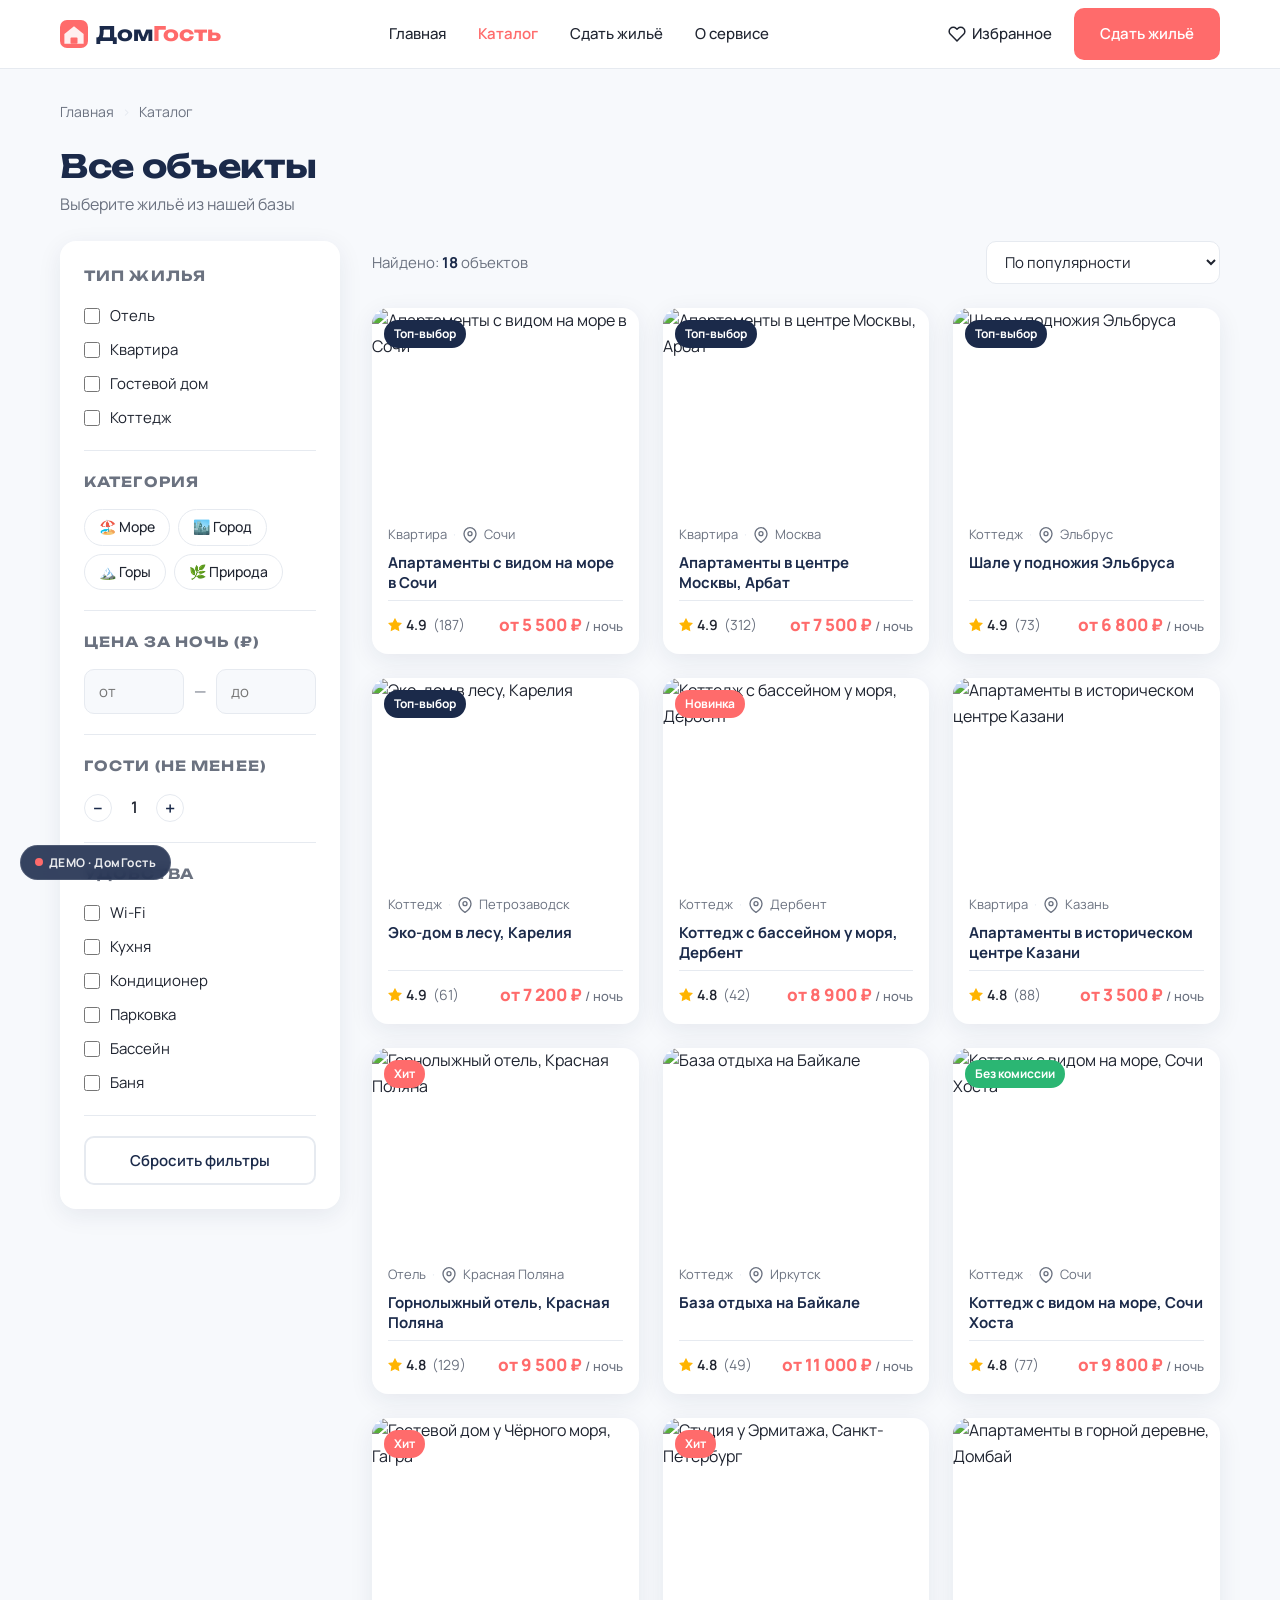
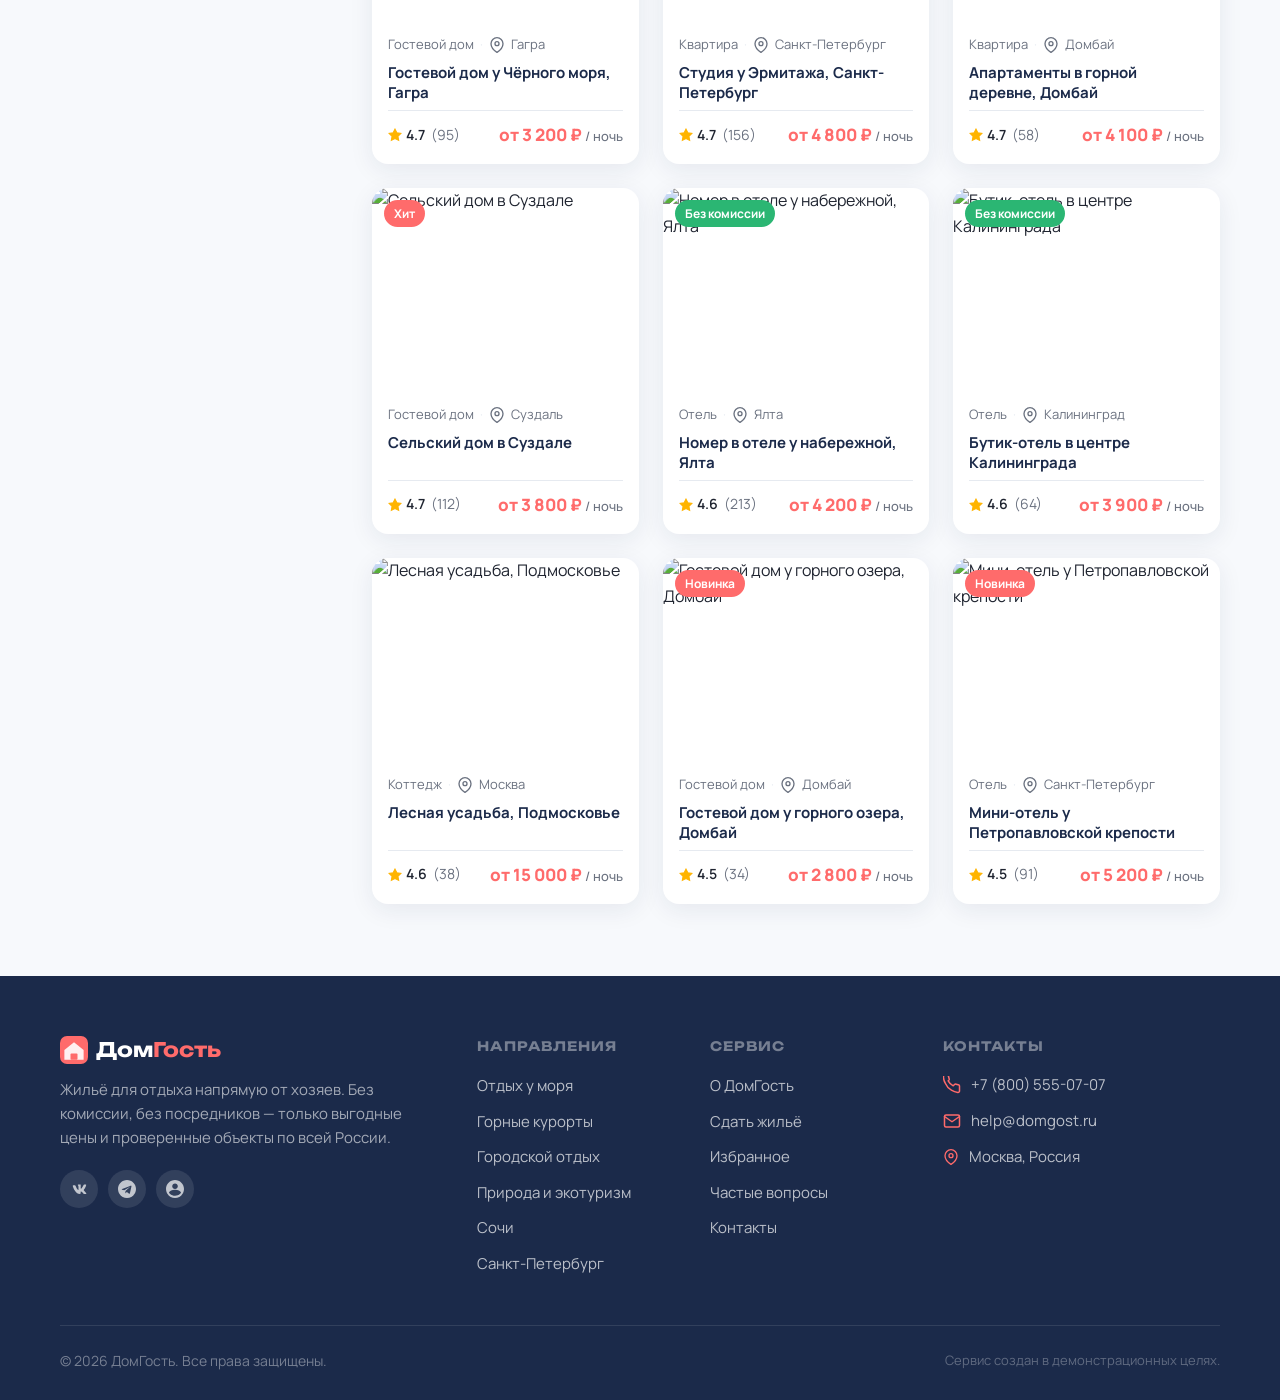
==== catalog.html @ 5f42c99d "homeguest ready(frontend)" ====
<!DOCTYPE html>
<html lang="ru">
<head>
  <meta charset="UTF-8">
  <meta name="viewport" content="width=device-width, initial-scale=1.0">
  <title>Каталог жилья — ДомГость</title>
  <meta name="description" content="Найдите жильё для отдыха в любом городе России. Фильтры по типу, цене, удобствам. Мгновенные результаты.">
  <link rel="preconnect" href="https://fonts.googleapis.com">
  <link rel="preconnect" href="https://fonts.gstatic.com" crossorigin>
  <link href="https://fonts.googleapis.com/css2?family=Manrope:wght@400;500;700;800&family=Unbounded:wght@600;700&display=swap" rel="stylesheet">
  <link rel="stylesheet" href="assets/css/styles.css">
</head>
<body>

<main style="padding:32px 0 72px;">
  <div class="container">
    <!-- breadcrumb -->
    <nav class="breadcrumb" aria-label="Хлебные крошки">
      <a href="index.html">Главная</a>
      <span class="breadcrumb__sep">›</span>
      <span id="breadcrumbCurrent">Каталог</span>
    </nav>
    <h1 style="font-size:clamp(1.5rem,3vw,2rem);margin-bottom:6px;" id="catalogTitle">Все объекты</h1>
    <p style="color:var(--muted);margin-bottom:24px;" id="catalogSubtitle">Выберите жильё из нашей базы</p>

    <!-- mobile filters btn -->
    <button class="btn btn--outline mobile-filters-btn" id="mobileFiltersBtn" style="margin-bottom:20px;gap:8px;">
      <svg width="18" height="18" viewBox="0 0 24 24" fill="none" stroke="currentColor" stroke-width="2" stroke-linecap="round" stroke-linejoin="round"><line x1="4" y1="6" x2="20" y2="6"/><line x1="8" y1="12" x2="16" y2="12"/><line x1="11" y1="18" x2="13" y2="18"/></svg>
      Фильтры
    </button>

    <div class="catalog-layout">
      <!-- SIDEBAR -->
      <aside class="catalog-sidebar" id="catalogSidebar">
        <div class="sidebar__title" style="margin-top:0;padding-top:0;border:none;">Тип жилья</div>
        <div class="filter-checkboxes" id="typeFilters">
          <label class="filter-check"><input type="checkbox" value="Отель"> Отель</label>
          <label class="filter-check"><input type="checkbox" value="Квартира"> Квартира</label>
          <label class="filter-check"><input type="checkbox" value="Гостевой дом"> Гостевой дом</label>
          <label class="filter-check"><input type="checkbox" value="Коттедж"> Коттедж</label>
        </div>

        <div class="sidebar__title">Категория</div>
        <div class="filter-chips" id="categoryFilters">
          <span class="chip" data-cat="Море">🏖️ Море</span>
          <span class="chip" data-cat="Город">🏙️ Город</span>
          <span class="chip" data-cat="Горы">🏔️ Горы</span>
          <span class="chip" data-cat="Природа">🌿 Природа</span>
        </div>

        <div class="sidebar__title">Цена за ночь (₽)</div>
        <div class="price-range">
          <input type="number" class="form-input" id="priceMin" placeholder="от" min="0" step="100" style="width:50%">
          <span style="color:var(--muted)">—</span>
          <input type="number" class="form-input" id="priceMax" placeholder="до" min="0" step="100" style="width:50%">
        </div>

        <div class="sidebar__title">Гости (не менее)</div>
        <div class="guests-counter">
          <button class="guests-btn" id="filterGuestsMinus" aria-label="Уменьшить">−</button>
          <span class="guests-count" id="filterGuestsCount">1</span>
          <button class="guests-btn" id="filterGuestsPlus" aria-label="Увеличить">+</button>
        </div>

        <div class="sidebar__title">Удобства</div>
        <div class="filter-checkboxes" id="amenitiesFilters">
          <label class="filter-check"><input type="checkbox" value="Wi-Fi"> Wi-Fi</label>
          <label class="filter-check"><input type="checkbox" value="Кухня"> Кухня</label>
          <label class="filter-check"><input type="checkbox" value="Кондиционер"> Кондиционер</label>
          <label class="filter-check"><input type="checkbox" value="Парковка"> Парковка</label>
          <label class="filter-check"><input type="checkbox" value="Бассейн"> Бассейн</label>
          <label class="filter-check"><input type="checkbox" value="Баня"> Баня</label>
        </div>

        <div style="margin-top:20px;padding-top:20px;border-top:1px solid var(--line);">
          <button class="btn btn--outline" style="width:100%;" id="resetFilters">Сбросить фильтры</button>
        </div>
      </aside>

      <!-- RESULTS -->
      <div>
        <div class="catalog-toolbar">
          <div class="catalog-toolbar__count" id="resultsCount">Загрузка...</div>
          <select class="sort-select" id="sortSelect">
            <option value="rating">По популярности</option>
            <option value="price_asc">Цена: сначала дешевле</option>
            <option value="price_desc">Цена: сначала дороже</option>
            <option value="rating_asc">Рейтинг: по возрастанию</option>
          </select>
        </div>
        <div class="listings-grid listings-grid--3" id="catalogGrid"></div>
      </div>
    </div>
  </div>
</main>

<!-- Mobile sidebar overlay -->
<div id="sidebarOverlay" style="display:none;position:fixed;inset:0;background:rgba(0,0,0,0.5);z-index:149;" onclick="closeMobileSidebar()"></div>

<script src="assets/js/data.js" defer></script>
<script src="assets/js/ui.js" defer></script>
<script src="assets/js/catalog.js" defer></script>
</body>
</html>
---- assets/css/styles.css ----
/* ============================================================
   ДомГость — styles.css
   ============================================================ */

/* 1. VARIABLES */
:root {
  --navy: #1b2a4a;
  --navy-2: #2e4374;
  --coral: #ff6b6b;
  --coral-dark: #e85555;
  --bg: #f7f9fc;
  --surface: #ffffff;
  --text: #1f2430;
  --muted: #6b7280;
  --line: #e6eaf0;
  --star: #ffb400;
  --success: #2bb673;
  --shadow: 0 6px 24px rgba(27, 42, 74, 0.08);
  --shadow-lg: 0 12px 40px rgba(27, 42, 74, 0.14);
  --radius: 16px;
  --radius-sm: 10px;
  --container: 1200px;
  --transition: 0.2s ease;
}

/* 2. RESET */
*, *::before, *::after { box-sizing: border-box; margin: 0; padding: 0; }
html { scroll-behavior: smooth; }
body {
  font-family: 'Manrope', sans-serif;
  font-size: 16px;
  line-height: 1.6;
  color: var(--text);
  background: var(--bg);
  min-height: 100vh;
}
img { display: block; max-width: 100%; }
a { color: inherit; text-decoration: none; }
ul { list-style: none; }
button { cursor: pointer; font-family: inherit; border: none; background: none; }
input, select, textarea { font-family: inherit; font-size: 1rem; }

/* 3. TYPOGRAPHY */
h1, h2, h3, h4, h5 {
  font-family: 'Unbounded', sans-serif;
  font-weight: 700;
  line-height: 1.2;
  letter-spacing: -0.01em;
  color: var(--navy);
}
h1 { font-size: clamp(2rem, 4vw, 3.25rem); }
h2 { font-size: clamp(1.5rem, 3vw, 2.25rem); }
h3 { font-size: clamp(1.125rem, 2vw, 1.5rem); }
h4 { font-size: 1.125rem; }
p { margin-bottom: 0; }

/* 4. LAYOUT */
.container {
  max-width: var(--container);
  padding: 0 20px;
  margin: 0 auto;
}
.section { padding: 72px 0; }
.section__title {
  font-family: 'Unbounded', sans-serif;
  font-size: clamp(1.375rem, 2.5vw, 2rem);
  font-weight: 700;
  color: var(--navy);
  margin-bottom: 10px;
}
.section__subtitle {
  color: var(--muted);
  font-size: 1.0625rem;
  margin-bottom: 40px;
}
.section__header { margin-bottom: 40px; }
.section__header--row {
  display: flex;
  align-items: flex-end;
  justify-content: space-between;
  gap: 16px;
  flex-wrap: wrap;
  margin-bottom: 40px;
}
.section__header--row .section__title { margin-bottom: 0; }

/* 5. BUTTONS */
.btn {
  display: inline-flex;
  align-items: center;
  justify-content: center;
  gap: 8px;
  padding: 12px 24px;
  border-radius: var(--radius-sm);
  font-weight: 600;
  font-size: 0.9375rem;
  transition: background var(--transition), color var(--transition), transform var(--transition), box-shadow var(--transition);
  white-space: nowrap;
  border: 2px solid transparent;
}
.btn:active { transform: scale(0.97); }
.btn--primary {
  background: var(--coral);
  color: #fff;
  border-color: var(--coral);
}
.btn--primary:hover { background: var(--coral-dark); border-color: var(--coral-dark); }
.btn--outline {
  background: transparent;
  color: var(--navy);
  border-color: var(--line);
}
.btn--outline:hover { border-color: var(--navy); background: rgba(27,42,74,.04); }
.btn--ghost {
  background: transparent;
  color: var(--navy);
  padding: 10px 16px;
}
.btn--ghost:hover { background: rgba(27,42,74,.06); border-radius: var(--radius-sm); }
.btn--lg { padding: 16px 32px; font-size: 1.0625rem; }
.btn--sm { padding: 8px 16px; font-size: 0.875rem; }
.btn--coral-outline {
  background: transparent;
  color: var(--coral);
  border-color: var(--coral);
}
.btn--coral-outline:hover { background: var(--coral); color: #fff; }
.btn--navy {
  background: var(--navy);
  color: #fff;
  border-color: var(--navy);
}
.btn--navy:hover { background: var(--navy-2); border-color: var(--navy-2); }

/* 6. CARDS */
.card {
  background: var(--surface);
  border-radius: var(--radius);
  box-shadow: var(--shadow);
  transition: transform var(--transition), box-shadow var(--transition);
  overflow: hidden;
}
.card:hover { transform: translateY(-4px); box-shadow: var(--shadow-lg); }

/* 7. LISTING CARD */
.listing-card { display: flex; flex-direction: column; }
.listing-card__img-wrap {
  position: relative;
  aspect-ratio: 4/3;
  overflow: hidden;
}
.listing-card__img {
  width: 100%;
  height: 100%;
  object-fit: cover;
  transition: transform 0.35s ease;
}
.listing-card:hover .listing-card__img { transform: scale(1.04); }
.listing-card__badges {
  position: absolute;
  top: 12px;
  left: 12px;
  display: flex;
  gap: 6px;
  flex-wrap: wrap;
}
.listing-card__fav {
  position: absolute;
  top: 12px;
  right: 12px;
  width: 36px;
  height: 36px;
  border-radius: 50%;
  background: rgba(255,255,255,0.9);
  border: none;
  display: flex;
  align-items: center;
  justify-content: center;
  cursor: pointer;
  transition: background var(--transition), transform var(--transition);
  backdrop-filter: blur(4px);
}
.listing-card__fav:hover { background: #fff; transform: scale(1.12); }
.listing-card__fav svg { transition: fill var(--transition), stroke var(--transition); }
.listing-card__fav.active svg { fill: var(--coral); stroke: var(--coral); }
.listing-card__body { padding: 16px; flex: 1; display: flex; flex-direction: column; gap: 8px; }
.listing-card__meta {
  display: flex;
  align-items: center;
  gap: 6px;
  font-size: 0.8125rem;
  color: var(--muted);
}
.listing-card__dot { color: var(--line); }
.listing-card__title {
  font-weight: 700;
  font-size: 0.9375rem;
  color: var(--navy);
  line-height: 1.3;
  display: -webkit-box;
  -webkit-line-clamp: 2;
  -webkit-box-orient: vertical;
  overflow: hidden;
}
.listing-card__title:hover { color: var(--coral); }
.listing-card__footer {
  display: flex;
  align-items: center;
  justify-content: space-between;
  margin-top: auto;
  padding-top: 10px;
  border-top: 1px solid var(--line);
}
.listing-card__price { font-weight: 800; color: var(--coral); font-size: 1.0625rem; }
.listing-card__price span { font-weight: 500; color: var(--muted); font-size: 0.8125rem; }

/* 8. BADGE / CHIP */
.badge {
  display: inline-flex;
  align-items: center;
  padding: 4px 10px;
  border-radius: 20px;
  font-size: 0.75rem;
  font-weight: 700;
  background: var(--coral);
  color: #fff;
  white-space: nowrap;
}
.badge--navy { background: var(--navy); }
.badge--gold { background: var(--star); color: var(--navy); }
.badge--success { background: var(--success); }
.badge--outline { background: transparent; border: 1.5px solid var(--line); color: var(--muted); }
.chip {
  display: inline-flex;
  align-items: center;
  gap: 6px;
  padding: 6px 14px;
  border-radius: 20px;
  font-size: 0.875rem;
  font-weight: 500;
  background: var(--surface);
  border: 1.5px solid var(--line);
  color: var(--text);
  cursor: pointer;
  transition: border-color var(--transition), background var(--transition), color var(--transition);
  white-space: nowrap;
}
.chip:hover, .chip.active {
  border-color: var(--coral);
  background: rgba(255,107,107,0.07);
  color: var(--coral);
}

/* 9. RATING */
.rating {
  display: inline-flex;
  align-items: center;
  gap: 4px;
  font-size: 0.875rem;
  font-weight: 600;
  color: var(--text);
}
.rating__star { color: var(--star); display: flex; }
.rating__count { color: var(--muted); font-weight: 400; margin-left: 2px; }

/* 10. HEADER */
.header {
  position: sticky;
  top: 0;
  z-index: 100;
  background: var(--surface);
  border-bottom: 1px solid var(--line);
  transition: box-shadow var(--transition);
}
.header.scrolled { box-shadow: var(--shadow); }
.header__inner {
  display: flex;
  align-items: center;
  justify-content: space-between;
  gap: 24px;
  height: 68px;
}
.logo {
  display: flex;
  align-items: center;
  gap: 8px;
  text-decoration: none;
  flex-shrink: 0;
}
.logo__icon { color: var(--coral); display: flex; }
.logo__text {
  font-family: 'Unbounded', sans-serif;
  font-weight: 700;
  font-size: 1.25rem;
  line-height: 1;
}
.logo__text .logo-dom { color: var(--navy); }
.logo__text .logo-guest { color: var(--coral); }
.nav { display: flex; align-items: center; gap: 4px; }
.nav__link {
  padding: 8px 14px;
  border-radius: var(--radius-sm);
  font-weight: 500;
  font-size: 0.9375rem;
  color: var(--text);
  transition: background var(--transition), color var(--transition);
}
.nav__link:hover { background: var(--bg); color: var(--navy); }
.nav__link.active { color: var(--coral); font-weight: 600; }
.header__actions { display: flex; align-items: center; gap: 10px; }
.fav-link {
  display: flex;
  align-items: center;
  gap: 6px;
  font-weight: 500;
  font-size: 0.9375rem;
  color: var(--text);
  padding: 8px 12px;
  border-radius: var(--radius-sm);
  transition: background var(--transition), color var(--transition);
  position: relative;
}
.fav-link:hover { background: var(--bg); color: var(--coral); }
.fav-link svg { transition: fill var(--transition); }
.fav-count {
  min-width: 18px;
  height: 18px;
  background: var(--coral);
  color: #fff;
  font-size: 0.7rem;
  font-weight: 700;
  border-radius: 50%;
  display: inline-flex;
  align-items: center;
  justify-content: center;
  padding: 0 4px;
}
.fav-count[data-count="0"] { display: none; }
.burger {
  display: none;
  flex-direction: column;
  justify-content: center;
  gap: 5px;
  width: 36px;
  height: 36px;
  border-radius: var(--radius-sm);
  transition: background var(--transition);
  padding: 6px;
}
.burger:hover { background: var(--bg); }
.burger span {
  display: block;
  height: 2px;
  background: var(--navy);
  border-radius: 2px;
  transition: transform var(--transition), opacity var(--transition), width var(--transition);
  width: 100%;
}
.burger.open span:nth-child(1) { transform: translateY(7px) rotate(45deg); }
.burger.open span:nth-child(2) { opacity: 0; }
.burger.open span:nth-child(3) { transform: translateY(-7px) rotate(-45deg); }
.mobile-menu {
  display: none;
  position: fixed;
  top: 68px;
  left: 0;
  right: 0;
  bottom: 0;
  background: var(--surface);
  z-index: 99;
  padding: 24px 20px;
  flex-direction: column;
  gap: 8px;
  overflow-y: auto;
}
.mobile-menu.open { display: flex; }
.mobile-menu .nav__link {
  display: block;
  padding: 14px 16px;
  font-size: 1.0625rem;
  border-radius: var(--radius);
  border: 1px solid var(--line);
}

/* 11. FOOTER */
.footer {
  background: var(--navy);
  color: rgba(255,255,255,0.85);
  padding: 60px 0 28px;
  margin-top: auto;
}
.footer__grid {
  display: grid;
  grid-template-columns: 2fr 1fr 1fr 1.5fr;
  gap: 48px;
  margin-bottom: 48px;
}
.footer__logo { margin-bottom: 14px; }
.footer__logo .logo__text .logo-dom { color: #fff; }
.footer__desc { font-size: 0.9375rem; color: rgba(255,255,255,0.6); line-height: 1.6; margin-bottom: 20px; }
.footer__socials { display: flex; gap: 10px; }
.footer__social {
  width: 38px;
  height: 38px;
  border-radius: 50%;
  background: rgba(255,255,255,0.1);
  display: flex;
  align-items: center;
  justify-content: center;
  transition: background var(--transition);
  color: rgba(255,255,255,0.7);
}
.footer__social:hover { background: var(--coral); color: #fff; }
.footer__col-title {
  font-family: 'Unbounded', sans-serif;
  font-size: 0.8125rem;
  font-weight: 700;
  text-transform: uppercase;
  letter-spacing: 0.08em;
  color: rgba(255,255,255,0.4);
  margin-bottom: 16px;
}
.footer__links { display: flex; flex-direction: column; gap: 10px; }
.footer__link { color: rgba(255,255,255,0.7); font-size: 0.9375rem; transition: color var(--transition); }
.footer__link:hover { color: var(--coral); }
.footer__contact { display: flex; flex-direction: column; gap: 12px; }
.footer__contact-item {
  display: flex;
  align-items: center;
  gap: 10px;
  font-size: 0.9375rem;
  color: rgba(255,255,255,0.7);
}
.footer__contact-item svg { color: var(--coral); flex-shrink: 0; }
.footer__bottom {
  padding-top: 24px;
  border-top: 1px solid rgba(255,255,255,0.1);
  display: flex;
  align-items: center;
  justify-content: space-between;
  gap: 16px;
  flex-wrap: wrap;
}
.footer__copy { font-size: 0.875rem; color: rgba(255,255,255,0.4); }
.footer__demo { font-size: 0.8125rem; color: rgba(255,255,255,0.3); }

/* 12. HERO */
.hero {
  position: relative;
  min-height: 600px;
  display: flex;
  align-items: center;
  overflow: hidden;
}
.hero__bg {
  position: absolute;
  inset: 0;
  background-image: url('https://images.unsplash.com/photo-1564013799919-ab600027ffc6?auto=format&fit=crop&w=1600&q=70');
  background-size: cover;
  background-position: center;
}
.hero__overlay {
  position: absolute;
  inset: 0;
  background: linear-gradient(135deg, rgba(27,42,74,0.82) 0%, rgba(27,42,74,0.55) 60%, rgba(27,42,74,0.35) 100%);
}
.hero__content {
  position: relative;
  z-index: 1;
  padding: 80px 0;
  max-width: 760px;
}
.hero__title {
  color: #fff;
  font-family: 'Unbounded', sans-serif;
  font-size: clamp(2rem, 4.5vw, 3.5rem);
  font-weight: 700;
  line-height: 1.15;
  margin-bottom: 16px;
}
.hero__subtitle {
  color: rgba(255,255,255,0.8);
  font-size: 1.125rem;
  margin-bottom: 36px;
}

/* 13. SEARCH PANEL */
.search-panel {
  background: var(--surface);
  border-radius: var(--radius);
  padding: 24px;
  box-shadow: var(--shadow-lg);
  display: grid;
  grid-template-columns: 2fr 1fr 1fr auto auto;
  gap: 12px;
  align-items: end;
}
.search-field { display: flex; flex-direction: column; gap: 6px; }
.search-field label { font-size: 0.8125rem; font-weight: 600; color: var(--muted); text-transform: uppercase; letter-spacing: 0.05em; }
.search-input {
  border: 1.5px solid var(--line);
  border-radius: var(--radius-sm);
  padding: 11px 14px;
  font-size: 0.9375rem;
  color: var(--text);
  background: var(--bg);
  transition: border-color var(--transition);
  width: 100%;
  outline: none;
  appearance: none;
  -webkit-appearance: none;
}
.search-input:focus { border-color: var(--coral); background: #fff; }
.search-guests {
  display: flex;
  align-items: center;
  gap: 8px;
  border: 1.5px solid var(--line);
  border-radius: var(--radius-sm);
  padding: 8px 12px;
  background: var(--bg);
}
.guests-btn {
  width: 28px;
  height: 28px;
  border-radius: 50%;
  border: 1.5px solid var(--line);
  display: flex;
  align-items: center;
  justify-content: center;
  font-size: 1.125rem;
  font-weight: 600;
  color: var(--navy);
  cursor: pointer;
  transition: border-color var(--transition), background var(--transition);
  background: var(--surface);
}
.guests-btn:hover { border-color: var(--coral); color: var(--coral); }
.guests-count { font-weight: 600; min-width: 20px; text-align: center; }

/* 14. CATEGORIES GRID */
.categories-grid {
  display: grid;
  grid-template-columns: repeat(4, 1fr);
  gap: 20px;
}
.category-card {
  position: relative;
  border-radius: var(--radius);
  overflow: hidden;
  aspect-ratio: 3/4;
  cursor: pointer;
}
.category-card__img {
  width: 100%;
  height: 100%;
  object-fit: cover;
  transition: transform 0.4s ease;
}
.category-card:hover .category-card__img { transform: scale(1.06); }
.category-card__overlay {
  position: absolute;
  inset: 0;
  background: linear-gradient(to top, rgba(27,42,74,0.8) 0%, rgba(27,42,74,0.1) 60%);
  transition: background var(--transition);
}
.category-card:hover .category-card__overlay { background: linear-gradient(to top, rgba(27,42,74,0.88) 0%, rgba(27,42,74,0.25) 60%); }
.category-card__body {
  position: absolute;
  bottom: 0;
  left: 0;
  right: 0;
  padding: 20px;
  color: #fff;
}
.category-card__icon { font-size: 1.75rem; margin-bottom: 6px; }
.category-card__title {
  font-family: 'Unbounded', sans-serif;
  font-size: 1.0625rem;
  font-weight: 700;
  color: #fff;
}
.category-card__count { font-size: 0.875rem; color: rgba(255,255,255,0.7); }

/* 15. CITY CARDS */
.cities-grid {
  display: grid;
  grid-template-columns: repeat(4, 1fr);
  gap: 20px;
}
.city-card {
  border-radius: var(--radius);
  overflow: hidden;
  position: relative;
  aspect-ratio: 3/2;
  cursor: pointer;
}
.city-card__img {
  width: 100%;
  height: 100%;
  object-fit: cover;
  transition: transform 0.35s ease;
}
.city-card:hover .city-card__img { transform: scale(1.05); }
.city-card__overlay {
  position: absolute;
  inset: 0;
  background: linear-gradient(to top, rgba(27,42,74,0.75) 0%, transparent 55%);
}
.city-card__body {
  position: absolute;
  bottom: 0;
  left: 0;
  right: 0;
  padding: 16px;
  color: #fff;
}
.city-card__name { font-family: 'Unbounded', sans-serif; font-weight: 700; font-size: 0.9375rem; }
.city-card__count { font-size: 0.8125rem; color: rgba(255,255,255,0.75); }

/* 16. LISTINGS GRID */
.listings-grid {
  display: grid;
  grid-template-columns: repeat(4, 1fr);
  gap: 24px;
}
.listings-grid--3 { grid-template-columns: repeat(3, 1fr); }

/* 17. HOW IT WORKS */
.how-steps {
  display: grid;
  grid-template-columns: repeat(3, 1fr);
  gap: 40px;
  position: relative;
}
.how-step { text-align: center; }
.how-step__icon {
  width: 72px;
  height: 72px;
  border-radius: 50%;
  background: rgba(255,107,107,0.1);
  display: flex;
  align-items: center;
  justify-content: center;
  margin: 0 auto 20px;
  color: var(--coral);
}
.how-step__num {
  font-family: 'Unbounded', sans-serif;
  font-size: 0.75rem;
  font-weight: 700;
  color: var(--coral);
  text-transform: uppercase;
  letter-spacing: 0.1em;
  margin-bottom: 8px;
}
.how-step__title {
  font-size: 1.125rem;
  margin-bottom: 10px;
  color: var(--navy);
}
.how-step__desc { color: var(--muted); font-size: 0.9375rem; }

/* 18. STATS */
.stats-grid {
  display: grid;
  grid-template-columns: repeat(4, 1fr);
  gap: 24px;
}
.stat-card {
  background: var(--surface);
  border-radius: var(--radius);
  padding: 32px 24px;
  text-align: center;
  box-shadow: var(--shadow);
}
.stat-card__value {
  font-family: 'Unbounded', sans-serif;
  font-size: clamp(2rem, 3vw, 2.75rem);
  font-weight: 700;
  color: var(--coral);
  margin-bottom: 8px;
}
.stat-card__label { color: var(--muted); font-size: 0.9375rem; }

/* 19. REVIEWS SLIDER */
.reviews-wrap { position: relative; }
.reviews-grid {
  display: grid;
  grid-template-columns: repeat(3, 1fr);
  gap: 24px;
}
.review-card {
  background: var(--surface);
  border-radius: var(--radius);
  padding: 28px;
  box-shadow: var(--shadow);
  display: flex;
  flex-direction: column;
  gap: 16px;
}
.review-card__header { display: flex; align-items: center; gap: 14px; }
.review-card__avatar {
  width: 48px;
  height: 48px;
  border-radius: 50%;
  background: var(--coral);
  color: #fff;
  display: flex;
  align-items: center;
  justify-content: center;
  font-family: 'Unbounded', sans-serif;
  font-weight: 700;
  font-size: 1.125rem;
  flex-shrink: 0;
}
.review-card__name { font-weight: 700; color: var(--navy); }
.review-card__city { font-size: 0.875rem; color: var(--muted); }
.review-card__text { color: var(--text); font-size: 0.9375rem; line-height: 1.65; font-style: italic; flex: 1; }
.review-card__date { font-size: 0.8125rem; color: var(--muted); }
.reviews-nav { display: flex; align-items: center; justify-content: center; gap: 12px; margin-top: 32px; }
.reviews-nav__btn {
  width: 44px;
  height: 44px;
  border-radius: 50%;
  border: 1.5px solid var(--line);
  display: flex;
  align-items: center;
  justify-content: center;
  color: var(--navy);
  cursor: pointer;
  transition: border-color var(--transition), background var(--transition), color var(--transition);
  background: var(--surface);
}
.reviews-nav__btn:hover { border-color: var(--coral); color: var(--coral); }
.reviews-nav__dots { display: flex; gap: 8px; }
.reviews-nav__dot {
  width: 8px;
  height: 8px;
  border-radius: 50%;
  background: var(--line);
  cursor: pointer;
  transition: background var(--transition), width var(--transition);
}
.reviews-nav__dot.active { background: var(--coral); width: 24px; border-radius: 4px; }

/* 20. CTA BANNER */
.cta-banner {
  background: linear-gradient(135deg, var(--navy) 0%, var(--navy-2) 100%);
  border-radius: var(--radius);
  padding: 56px 48px;
  display: flex;
  align-items: center;
  justify-content: space-between;
  gap: 32px;
  flex-wrap: wrap;
}
.cta-banner__title { color: #fff; font-family: 'Unbounded', sans-serif; font-size: clamp(1.25rem, 2.5vw, 1.75rem); margin-bottom: 10px; }
.cta-banner__text { color: rgba(255,255,255,0.7); font-size: 1.0625rem; }

/* 21. CATALOG PAGE */
.catalog-layout {
  display: grid;
  grid-template-columns: 280px 1fr;
  gap: 32px;
  align-items: start;
}
.catalog-sidebar {
  position: sticky;
  top: 88px;
  background: var(--surface);
  border-radius: var(--radius);
  padding: 24px;
  box-shadow: var(--shadow);
}
.sidebar__title {
  font-family: 'Unbounded', sans-serif;
  font-size: 0.875rem;
  font-weight: 700;
  text-transform: uppercase;
  letter-spacing: 0.08em;
  color: var(--muted);
  margin-bottom: 16px;
  margin-top: 20px;
  padding-top: 20px;
  border-top: 1px solid var(--line);
}
.sidebar__title:first-child { margin-top: 0; padding-top: 0; border-top: none; }
.filter-checkboxes { display: flex; flex-direction: column; gap: 10px; }
.filter-check {
  display: flex;
  align-items: center;
  gap: 10px;
  cursor: pointer;
  font-size: 0.9375rem;
}
.filter-check input[type="checkbox"] { accent-color: var(--coral); width: 16px; height: 16px; cursor: pointer; }
.filter-chips { display: flex; flex-wrap: wrap; gap: 8px; }
.price-range { display: flex; gap: 10px; align-items: center; }
.price-range input { width: 100%; }
.guests-counter { display: flex; align-items: center; gap: 12px; }
.catalog-toolbar {
  display: flex;
  align-items: center;
  justify-content: space-between;
  gap: 16px;
  margin-bottom: 24px;
  flex-wrap: wrap;
}
.catalog-toolbar__count { font-size: 0.9375rem; color: var(--muted); }
.catalog-toolbar__count strong { color: var(--navy); }
.sort-select {
  border: 1.5px solid var(--line);
  border-radius: var(--radius-sm);
  padding: 9px 14px;
  font-size: 0.9375rem;
  color: var(--text);
  background: var(--surface);
  cursor: pointer;
  outline: none;
  transition: border-color var(--transition);
}
.sort-select:focus { border-color: var(--coral); }
.breadcrumb {
  display: flex;
  align-items: center;
  gap: 8px;
  font-size: 0.875rem;
  color: var(--muted);
  margin-bottom: 24px;
}
.breadcrumb a { color: var(--muted); transition: color var(--transition); }
.breadcrumb a:hover { color: var(--coral); }
.breadcrumb__sep { color: var(--line); }
.mobile-filters-btn { display: none; }
.empty-state {
  text-align: center;
  padding: 80px 20px;
  color: var(--muted);
}
.empty-state__icon { font-size: 4rem; margin-bottom: 16px; }
.empty-state h3 { color: var(--navy); margin-bottom: 10px; }

/* 22. PROPERTY PAGE */
.property-gallery {
  display: grid;
  grid-template-columns: 1fr 1fr;
  grid-template-rows: 320px 200px;
  gap: 8px;
  border-radius: var(--radius);
  overflow: hidden;
  margin-bottom: 36px;
}
.gallery-main {
  grid-row: 1 / 3;
  cursor: pointer;
  position: relative;
  overflow: hidden;
}
.gallery-main img { width: 100%; height: 100%; object-fit: cover; transition: transform 0.35s; }
.gallery-main:hover img { transform: scale(1.04); }
.gallery-thumb {
  cursor: pointer;
  overflow: hidden;
  position: relative;
}
.gallery-thumb img { width: 100%; height: 100%; object-fit: cover; transition: transform 0.35s; }
.gallery-thumb:hover img { transform: scale(1.06); }
.gallery-more {
  position: absolute;
  inset: 0;
  background: rgba(27,42,74,0.55);
  color: #fff;
  display: flex;
  align-items: center;
  justify-content: center;
  font-family: 'Unbounded', sans-serif;
  font-weight: 700;
  font-size: 1.125rem;
  cursor: pointer;
}
.property-layout {
  display: grid;
  grid-template-columns: 1fr 360px;
  gap: 40px;
  align-items: start;
}
.property-main { min-width: 0; }
.property-header { margin-bottom: 24px; }
.property-title { font-size: clamp(1.5rem, 3vw, 2rem); margin-bottom: 12px; }
.property-meta {
  display: flex;
  align-items: center;
  gap: 16px;
  flex-wrap: wrap;
  font-size: 0.9375rem;
  color: var(--muted);
}
.property-meta__item { display: flex; align-items: center; gap: 6px; }
.property-actions { display: flex; gap: 10px; margin-top: 16px; }
.property-specs {
  display: grid;
  grid-template-columns: repeat(5, 1fr);
  gap: 16px;
  background: var(--bg);
  border-radius: var(--radius);
  padding: 20px;
  margin-bottom: 28px;
}
.spec-item { text-align: center; }
.spec-item__icon { color: var(--coral); margin: 0 auto 6px; display: flex; justify-content: center; }
.spec-item__value { font-weight: 700; color: var(--navy); font-size: 1rem; }
.spec-item__label { font-size: 0.8125rem; color: var(--muted); }
.property-section { margin-bottom: 32px; }
.property-section__title {
  font-family: 'Unbounded', sans-serif;
  font-size: 1rem;
  font-weight: 700;
  color: var(--navy);
  margin-bottom: 16px;
  padding-bottom: 12px;
  border-bottom: 1px solid var(--line);
}
.amenities-grid {
  display: grid;
  grid-template-columns: repeat(3, 1fr);
  gap: 12px;
}
.amenity-item {
  display: flex;
  align-items: center;
  gap: 10px;
  font-size: 0.9375rem;
  color: var(--text);
}
.amenity-item svg { color: var(--coral); flex-shrink: 0; }
.host-card {
  display: flex;
  align-items: center;
  gap: 16px;
  background: var(--bg);
  border-radius: var(--radius);
  padding: 20px;
}
.host-avatar {
  width: 64px;
  height: 64px;
  border-radius: 50%;
  background: var(--navy);
  color: #fff;
  display: flex;
  align-items: center;
  justify-content: center;
  font-family: 'Unbounded', sans-serif;
  font-weight: 700;
  font-size: 1.5rem;
  flex-shrink: 0;
}
.host-name { font-weight: 700; color: var(--navy); margin-bottom: 4px; }
.host-since { font-size: 0.875rem; color: var(--muted); }
.map-placeholder {
  background: var(--bg);
  border-radius: var(--radius);
  overflow: hidden;
  border: 1px solid var(--line);
}
.map-placeholder iframe { width: 100%; height: 280px; border: none; display: block; }
.booking-card {
  position: sticky;
  top: 88px;
  background: var(--surface);
  border-radius: var(--radius);
  padding: 28px;
  box-shadow: var(--shadow-lg);
  border: 1px solid var(--line);
}
.booking-card__price {
  font-family: 'Unbounded', sans-serif;
  font-size: 1.75rem;
  font-weight: 700;
  color: var(--coral);
  margin-bottom: 4px;
}
.booking-card__per { color: var(--muted); font-size: 0.875rem; margin-bottom: 20px; }
.booking-dates { display: grid; grid-template-columns: 1fr 1fr; gap: 8px; margin-bottom: 12px; }
.booking-field { display: flex; flex-direction: column; gap: 4px; }
.booking-field label { font-size: 0.75rem; font-weight: 600; text-transform: uppercase; letter-spacing: 0.05em; color: var(--muted); }
.booking-field .search-input { background: var(--bg); }
.booking-calc {
  background: var(--bg);
  border-radius: var(--radius-sm);
  padding: 16px;
  margin: 16px 0;
  display: flex;
  flex-direction: column;
  gap: 8px;
}
.booking-calc__row { display: flex; justify-content: space-between; font-size: 0.9375rem; color: var(--muted); }
.booking-calc__total { display: flex; justify-content: space-between; font-weight: 700; color: var(--navy); font-size: 1rem; padding-top: 10px; border-top: 1px solid var(--line); }

/* 23. LIGHTBOX */
.lightbox {
  display: none;
  position: fixed;
  inset: 0;
  background: rgba(0,0,0,0.95);
  z-index: 1000;
  align-items: center;
  justify-content: center;
}
.lightbox.open { display: flex; }
.lightbox__img {
  max-width: 90vw;
  max-height: 85vh;
  object-fit: contain;
  border-radius: 8px;
}
.lightbox__close {
  position: absolute;
  top: 20px;
  right: 20px;
  width: 44px;
  height: 44px;
  border-radius: 50%;
  background: rgba(255,255,255,0.1);
  color: #fff;
  display: flex;
  align-items: center;
  justify-content: center;
  cursor: pointer;
  transition: background var(--transition);
}
.lightbox__close:hover { background: var(--coral); }
.lightbox__nav {
  position: absolute;
  top: 50%;
  transform: translateY(-50%);
  width: 48px;
  height: 48px;
  border-radius: 50%;
  background: rgba(255,255,255,0.1);
  color: #fff;
  display: flex;
  align-items: center;
  justify-content: center;
  cursor: pointer;
  transition: background var(--transition);
}
.lightbox__nav:hover { background: var(--coral); }
.lightbox__prev { left: 20px; }
.lightbox__next { right: 20px; }
.lightbox__counter {
  position: absolute;
  bottom: 20px;
  left: 50%;
  transform: translateX(-50%);
  color: rgba(255,255,255,0.7);
  font-size: 0.875rem;
  background: rgba(0,0,0,0.5);
  padding: 6px 16px;
  border-radius: 20px;
}

/* 24. MODAL */
.modal-overlay {
  display: none;
  position: fixed;
  inset: 0;
  background: rgba(27,42,74,0.6);
  z-index: 200;
  align-items: center;
  justify-content: center;
  padding: 20px;
  backdrop-filter: blur(4px);
}
.modal-overlay.open { display: flex; }
.modal {
  background: var(--surface);
  border-radius: var(--radius);
  padding: 36px;
  width: 100%;
  max-width: 540px;
  max-height: 90vh;
  overflow-y: auto;
  position: relative;
  box-shadow: var(--shadow-lg);
}
.modal__close {
  position: absolute;
  top: 16px;
  right: 16px;
  width: 36px;
  height: 36px;
  border-radius: 50%;
  background: var(--bg);
  color: var(--muted);
  display: flex;
  align-items: center;
  justify-content: center;
  cursor: pointer;
  transition: background var(--transition), color var(--transition);
}
.modal__close:hover { background: var(--coral); color: #fff; }
.modal__title { font-size: 1.375rem; margin-bottom: 6px; color: var(--navy); }
.modal__sub { color: var(--muted); font-size: 0.9375rem; margin-bottom: 24px; }
.modal-success { text-align: center; padding: 20px 0; }
.modal-success__icon {
  width: 72px;
  height: 72px;
  border-radius: 50%;
  background: rgba(43,182,115,0.12);
  color: var(--success);
  display: flex;
  align-items: center;
  justify-content: center;
  margin: 0 auto 20px;
}
.modal-success__title { font-family: 'Unbounded', sans-serif; font-size: 1.25rem; color: var(--navy); margin-bottom: 12px; }
.modal-success__text { color: var(--muted); }

/* 25. FORM */
.form-grid { display: grid; grid-template-columns: 1fr 1fr; gap: 16px; }
.form-group { display: flex; flex-direction: column; gap: 6px; }
.form-group--full { grid-column: 1 / -1; }
.form-label {
  font-size: 0.875rem;
  font-weight: 600;
  color: var(--navy);
}
.form-label span { color: var(--coral); }
.form-input {
  border: 1.5px solid var(--line);
  border-radius: var(--radius-sm);
  padding: 11px 14px;
  font-size: 0.9375rem;
  color: var(--text);
  background: var(--bg);
  transition: border-color var(--transition);
  outline: none;
  width: 100%;
}
.form-input:focus { border-color: var(--coral); background: #fff; }
.form-input.error { border-color: #ef4444; }
.form-error { font-size: 0.8125rem; color: #ef4444; display: none; }
.form-error.show { display: block; }
textarea.form-input { resize: vertical; min-height: 100px; }
.form-checkbox { display: flex; align-items: flex-start; gap: 10px; cursor: pointer; font-size: 0.9375rem; }
.form-checkbox input { accent-color: var(--coral); width: 16px; height: 16px; margin-top: 2px; flex-shrink: 0; cursor: pointer; }

/* 26. OWNERS PAGE */
.owners-hero {
  background: linear-gradient(135deg, var(--navy) 0%, var(--navy-2) 100%);
  padding: 80px 0;
  color: #fff;
}
.owners-hero__title { color: #fff; margin-bottom: 16px; }
.owners-hero__text { color: rgba(255,255,255,0.75); font-size: 1.125rem; margin-bottom: 32px; max-width: 600px; }
.benefits-grid {
  display: grid;
  grid-template-columns: repeat(4, 1fr);
  gap: 24px;
}
.benefit-card {
  background: var(--surface);
  border-radius: var(--radius);
  padding: 28px 24px;
  box-shadow: var(--shadow);
  text-align: center;
}
.benefit-card__icon {
  width: 64px;
  height: 64px;
  border-radius: 50%;
  background: rgba(255,107,107,0.1);
  display: flex;
  align-items: center;
  justify-content: center;
  margin: 0 auto 16px;
  color: var(--coral);
}
.benefit-card__title { font-size: 1.0625rem; color: var(--navy); margin-bottom: 10px; }
.benefit-card__desc { color: var(--muted); font-size: 0.9375rem; }

/* 27. FAQ ACCORDION */
.accordion { display: flex; flex-direction: column; gap: 8px; }
.accordion-item {
  background: var(--surface);
  border-radius: var(--radius-sm);
  border: 1px solid var(--line);
  overflow: hidden;
}
.accordion-trigger {
  display: flex;
  align-items: center;
  justify-content: space-between;
  gap: 16px;
  padding: 18px 20px;
  cursor: pointer;
  font-weight: 600;
  font-size: 0.9375rem;
  color: var(--navy);
  width: 100%;
  text-align: left;
  transition: background var(--transition);
}
.accordion-trigger:hover { background: var(--bg); }
.accordion-trigger svg { flex-shrink: 0; color: var(--coral); transition: transform var(--transition); }
.accordion-item.open .accordion-trigger svg { transform: rotate(180deg); }
.accordion-body {
  padding: 0 20px;
  max-height: 0;
  overflow: hidden;
  transition: max-height 0.3s ease, padding 0.3s ease;
  color: var(--muted);
  font-size: 0.9375rem;
}
.accordion-item.open .accordion-body {
  padding: 0 20px 18px;
  max-height: 300px;
}

/* 28. ABOUT PAGE */
.about-mission {
  display: grid;
  grid-template-columns: 1fr 1fr;
  gap: 60px;
  align-items: center;
}
.about-img {
  border-radius: var(--radius);
  overflow: hidden;
  aspect-ratio: 4/3;
}
.about-img img { width: 100%; height: 100%; object-fit: cover; }
.features-grid {
  display: grid;
  grid-template-columns: repeat(3, 1fr);
  gap: 24px;
}
.feature-card {
  background: var(--surface);
  border-radius: var(--radius);
  padding: 28px;
  box-shadow: var(--shadow);
}
.feature-card__icon {
  width: 48px;
  height: 48px;
  border-radius: var(--radius-sm);
  background: rgba(255,107,107,0.1);
  display: flex;
  align-items: center;
  justify-content: center;
  margin-bottom: 16px;
  color: var(--coral);
}
.feature-card__title { font-size: 1rem; color: var(--navy); margin-bottom: 8px; }
.feature-card__desc { color: var(--muted); font-size: 0.9375rem; }

/* 29. 404 PAGE */
.page-404 {
  min-height: 70vh;
  display: flex;
  align-items: center;
  justify-content: center;
  text-align: center;
  padding: 60px 20px;
}
.page-404__num {
  font-family: 'Unbounded', sans-serif;
  font-size: clamp(6rem, 15vw, 12rem);
  font-weight: 700;
  color: var(--line);
  line-height: 1;
  margin-bottom: 16px;
}
.page-404__title { margin-bottom: 12px; }
.page-404__text { color: var(--muted); margin-bottom: 32px; }

/* 30. TOAST */
.toast-container {
  position: fixed;
  bottom: 28px;
  right: 28px;
  z-index: 500;
  display: flex;
  flex-direction: column;
  gap: 10px;
  pointer-events: none;
}
.toast {
  background: var(--navy);
  color: #fff;
  padding: 14px 20px;
  border-radius: var(--radius-sm);
  font-size: 0.9375rem;
  box-shadow: var(--shadow-lg);
  display: flex;
  align-items: center;
  gap: 10px;
  pointer-events: auto;
  animation: toast-in 0.25s ease forwards;
  max-width: 320px;
}
.toast--success { background: var(--success); }
.toast--error { background: #ef4444; }
@keyframes toast-in {
  from { opacity: 0; transform: translateY(16px); }
  to { opacity: 1; transform: translateY(0); }
}
@keyframes toast-out {
  from { opacity: 1; transform: translateY(0); }
  to { opacity: 0; transform: translateY(16px); }
}
.toast.removing { animation: toast-out 0.25s ease forwards; }

/* 31. IN-VIEW ANIMATION */
.reveal {
  opacity: 0;
  transform: translateY(24px);
  transition: opacity 0.55s ease, transform 0.55s ease;
}
.reveal.in-view { opacity: 1; transform: none; }
.reveal-delay-1 { transition-delay: 0.1s; }
.reveal-delay-2 { transition-delay: 0.2s; }
.reveal-delay-3 { transition-delay: 0.3s; }
.reveal-delay-4 { transition-delay: 0.4s; }

/* 32. UTILITY */
.text-center { text-align: center; }
.text-muted { color: var(--muted); }
.text-coral { color: var(--coral); }
.mt-8 { margin-top: 8px; }
.mt-16 { margin-top: 16px; }
.mt-24 { margin-top: 24px; }
.mb-8 { margin-bottom: 8px; }
.mb-16 { margin-bottom: 16px; }
.mb-24 { margin-bottom: 24px; }
.gap-8 { gap: 8px; }
.flex { display: flex; }
.flex-center { display: flex; align-items: center; justify-content: center; }
.flex-between { display: flex; align-items: center; justify-content: space-between; }
.flex-wrap { flex-wrap: wrap; }

/* 33. RESPONSIVE */
@media (max-width: 1024px) {
  .categories-grid { grid-template-columns: repeat(2, 1fr); }
  .cities-grid { grid-template-columns: repeat(2, 1fr); }
  .listings-grid { grid-template-columns: repeat(2, 1fr); }
  .listings-grid--3 { grid-template-columns: repeat(2, 1fr); }
  .stats-grid { grid-template-columns: repeat(2, 1fr); }
  .benefits-grid { grid-template-columns: repeat(2, 1fr); }
  .footer__grid { grid-template-columns: 1fr 1fr; gap: 32px; }
  .catalog-layout { grid-template-columns: 240px 1fr; }
  .property-layout { grid-template-columns: 1fr 320px; gap: 28px; }
  .property-specs { grid-template-columns: repeat(3, 1fr); }
}

@media (max-width: 768px) {
  .section { padding: 48px 0; }
  .nav { display: none; }
  .burger { display: flex; }
  .header__actions .btn { display: none; }
  .search-panel { grid-template-columns: 1fr; }
  .categories-grid { grid-template-columns: repeat(2, 1fr); gap: 12px; }
  .cities-grid { grid-template-columns: repeat(2, 1fr); gap: 12px; }
  .listings-grid, .listings-grid--3 { grid-template-columns: 1fr 1fr; gap: 16px; }
  .how-steps { grid-template-columns: 1fr; gap: 28px; }
  .reviews-grid { grid-template-columns: 1fr; }
  .stats-grid { grid-template-columns: repeat(2, 1fr); gap: 16px; }
  .cta-banner { padding: 36px 24px; flex-direction: column; }
  .footer__grid { grid-template-columns: 1fr; gap: 28px; }
  .catalog-layout { grid-template-columns: 1fr; }
  .catalog-sidebar { display: none; position: static; }
  .catalog-sidebar.mobile-open { display: block; position: fixed; top: 0; left: 0; bottom: 0; width: 300px; z-index: 150; overflow-y: auto; border-radius: 0; border-right: 1px solid var(--line); }
  .mobile-filters-btn { display: flex; }
  .property-layout { grid-template-columns: 1fr; }
  .booking-card { position: static; }
  .property-gallery { grid-template-columns: 1fr; grid-template-rows: auto; }
  .gallery-main { grid-row: auto; height: 280px; }
  .gallery-thumb { height: 120px; }
  .about-mission { grid-template-columns: 1fr; }
  .features-grid { grid-template-columns: 1fr 1fr; }
  .form-grid { grid-template-columns: 1fr; }
  .modal { padding: 24px 20px; }
  .amenities-grid { grid-template-columns: repeat(2, 1fr); }
  .property-specs { grid-template-columns: repeat(3, 1fr); }
  .benefits-grid { grid-template-columns: 1fr 1fr; }
}

@media (max-width: 560px) {
  .categories-grid { grid-template-columns: 1fr 1fr; gap: 10px; }
  .cities-grid { grid-template-columns: 1fr; }
  .listings-grid, .listings-grid--3 { grid-template-columns: 1fr; }
  .stats-grid { grid-template-columns: 1fr 1fr; }
  .features-grid { grid-template-columns: 1fr; }
  .benefits-grid { grid-template-columns: 1fr; }
  .property-specs { grid-template-columns: repeat(2, 1fr); }
  .amenities-grid { grid-template-columns: 1fr; }
  .booking-dates { grid-template-columns: 1fr; }
  .hero { min-height: 480px; }
  .cta-banner { padding: 28px 20px; }
  .footer__bottom { flex-direction: column; text-align: center; }
}

/* 34. DEMO WATERMARK */
.demo-watermark {
  position: fixed;
  bottom: 20px;
  left: 20px;
  z-index: 9999;
  background: rgba(27, 42, 74, 0.88);
  color: rgba(255,255,255,0.9);
  font-family: 'Manrope', sans-serif;
  font-size: 0.75rem;
  font-weight: 700;
  letter-spacing: 0.04em;
  padding: 7px 14px;
  border-radius: 20px;
  pointer-events: none;
  user-select: none;
  backdrop-filter: blur(6px);
  border: 1px solid rgba(255,255,255,0.12);
  display: flex;
  align-items: center;
  gap: 6px;
  white-space: nowrap;
}
.demo-watermark::before {
  content: '';
  display: inline-block;
  width: 8px;
  height: 8px;
  border-radius: 50%;
  background: #ff6b6b;
  animation: wm-pulse 2s ease-in-out infinite;
}
@keyframes wm-pulse {
  0%, 100% { opacity: 1; transform: scale(1); }
  50%       { opacity: 0.5; transform: scale(0.75); }
}
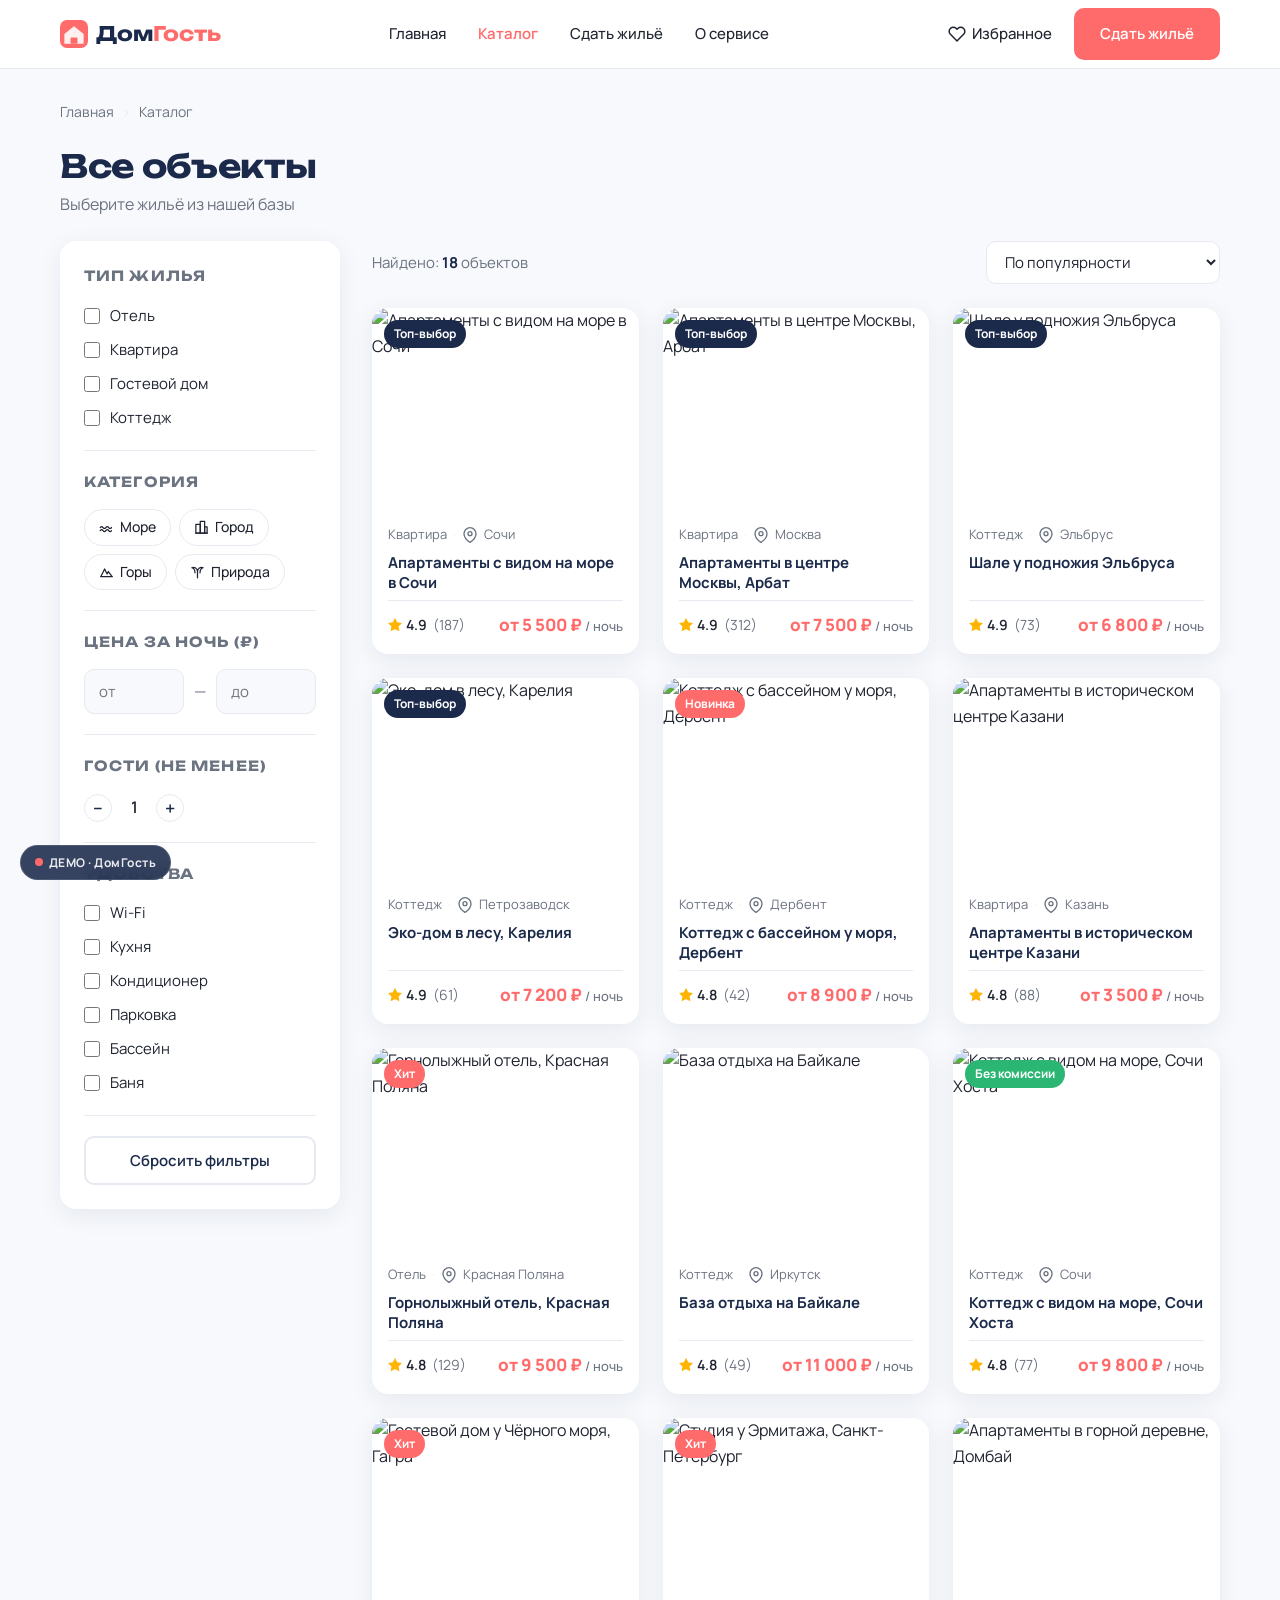
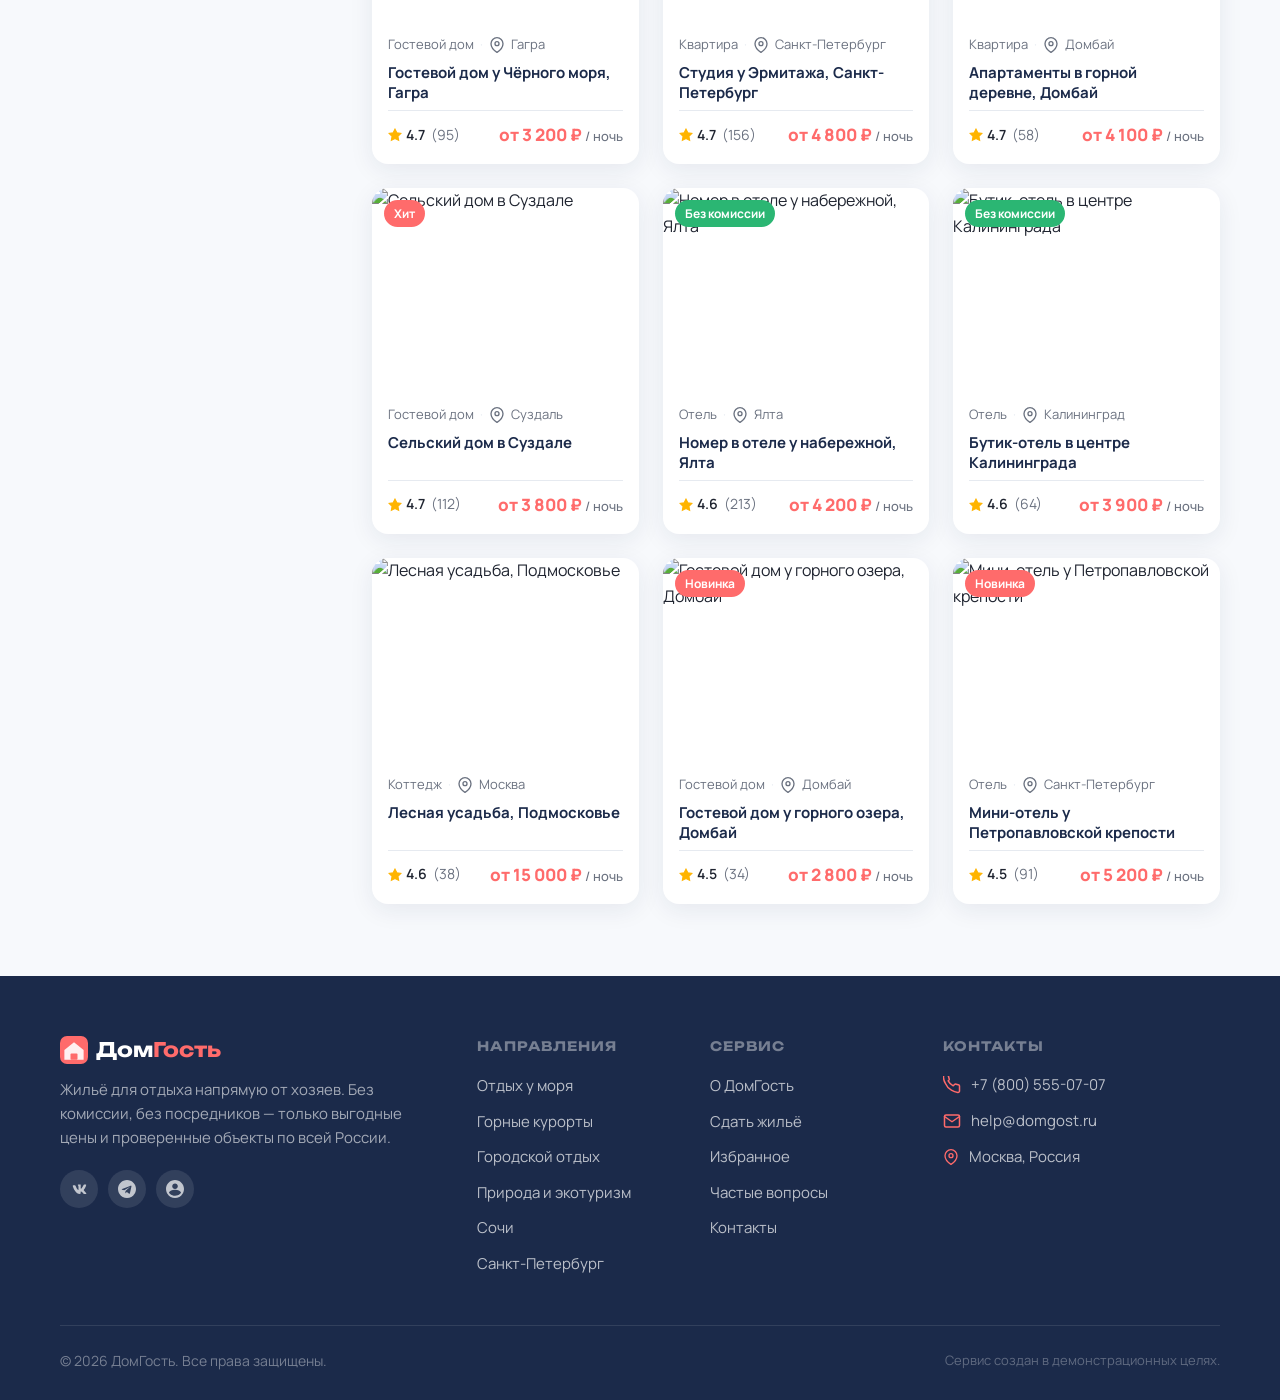
==== commit e7649253: "simple icons changed" ====
--- a/catalog.html
+++ b/catalog.html
@@ -42,10 +42,10 @@
 
         <div class="sidebar__title">Категория</div>
         <div class="filter-chips" id="categoryFilters">
-          <span class="chip" data-cat="Море">🏖️ Море</span>
-          <span class="chip" data-cat="Город">🏙️ Город</span>
-          <span class="chip" data-cat="Горы">🏔️ Горы</span>
-          <span class="chip" data-cat="Природа">🌿 Природа</span>
+          <span class="chip" data-cat="Море"><svg width="15" height="15" viewBox="0 0 24 24" fill="none" stroke="currentColor" stroke-width="2" stroke-linecap="round" stroke-linejoin="round"><path d="M2 12c1.5-2 3-2 4.5 0s3 2 4.5 0 3-2 4.5 0 3 2 4.5 0"/><path d="M2 17c1.5-2 3-2 4.5 0s3 2 4.5 0 3-2 4.5 0 3 2 4.5 0"/></svg> Море</span>
+          <span class="chip" data-cat="Город"><svg width="15" height="15" viewBox="0 0 24 24" fill="none" stroke="currentColor" stroke-width="2" stroke-linecap="round" stroke-linejoin="round"><rect x="3" y="7" width="7" height="14"/><rect x="10" y="2" width="7" height="19"/><rect x="17" y="11" width="4" height="10"/><line x1="3" y1="21" x2="21" y2="21"/></svg> Город</span>
+          <span class="chip" data-cat="Горы"><svg width="15" height="15" viewBox="0 0 24 24" fill="none" stroke="currentColor" stroke-width="2" stroke-linecap="round" stroke-linejoin="round"><polyline points="3 20 9 8 13 16 15 12 21 20"/><line x1="3" y1="20" x2="21" y2="20"/></svg> Горы</span>
+          <span class="chip" data-cat="Природа"><svg width="15" height="15" viewBox="0 0 24 24" fill="none" stroke="currentColor" stroke-width="2" stroke-linecap="round" stroke-linejoin="round"><path d="M12 22V12M12 12C12 7 7 4 3 6c3 1 5 4 5 8M12 12c0-5 5-8 9-6-3 1-5 4-5 8"/></svg> Природа</span>
         </div>
 
         <div class="sidebar__title">Цена за ночь (₽)</div>
